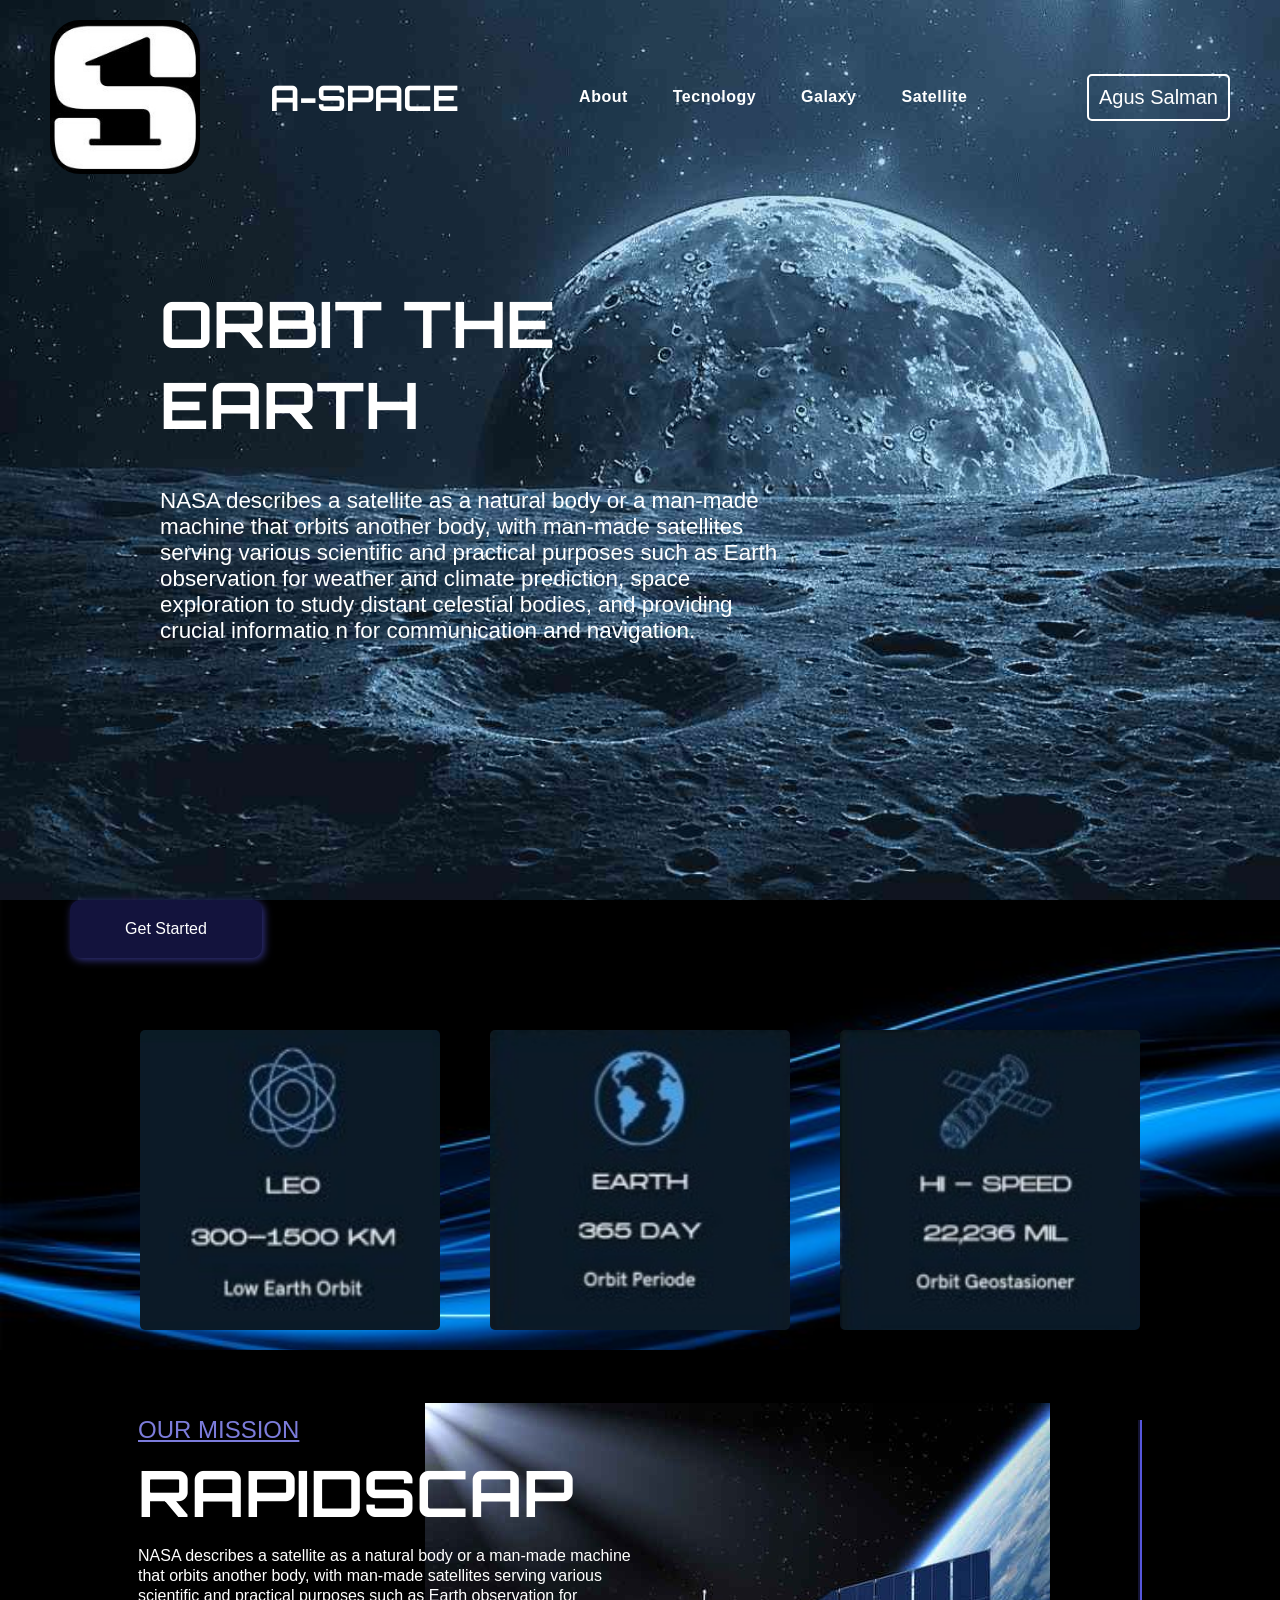
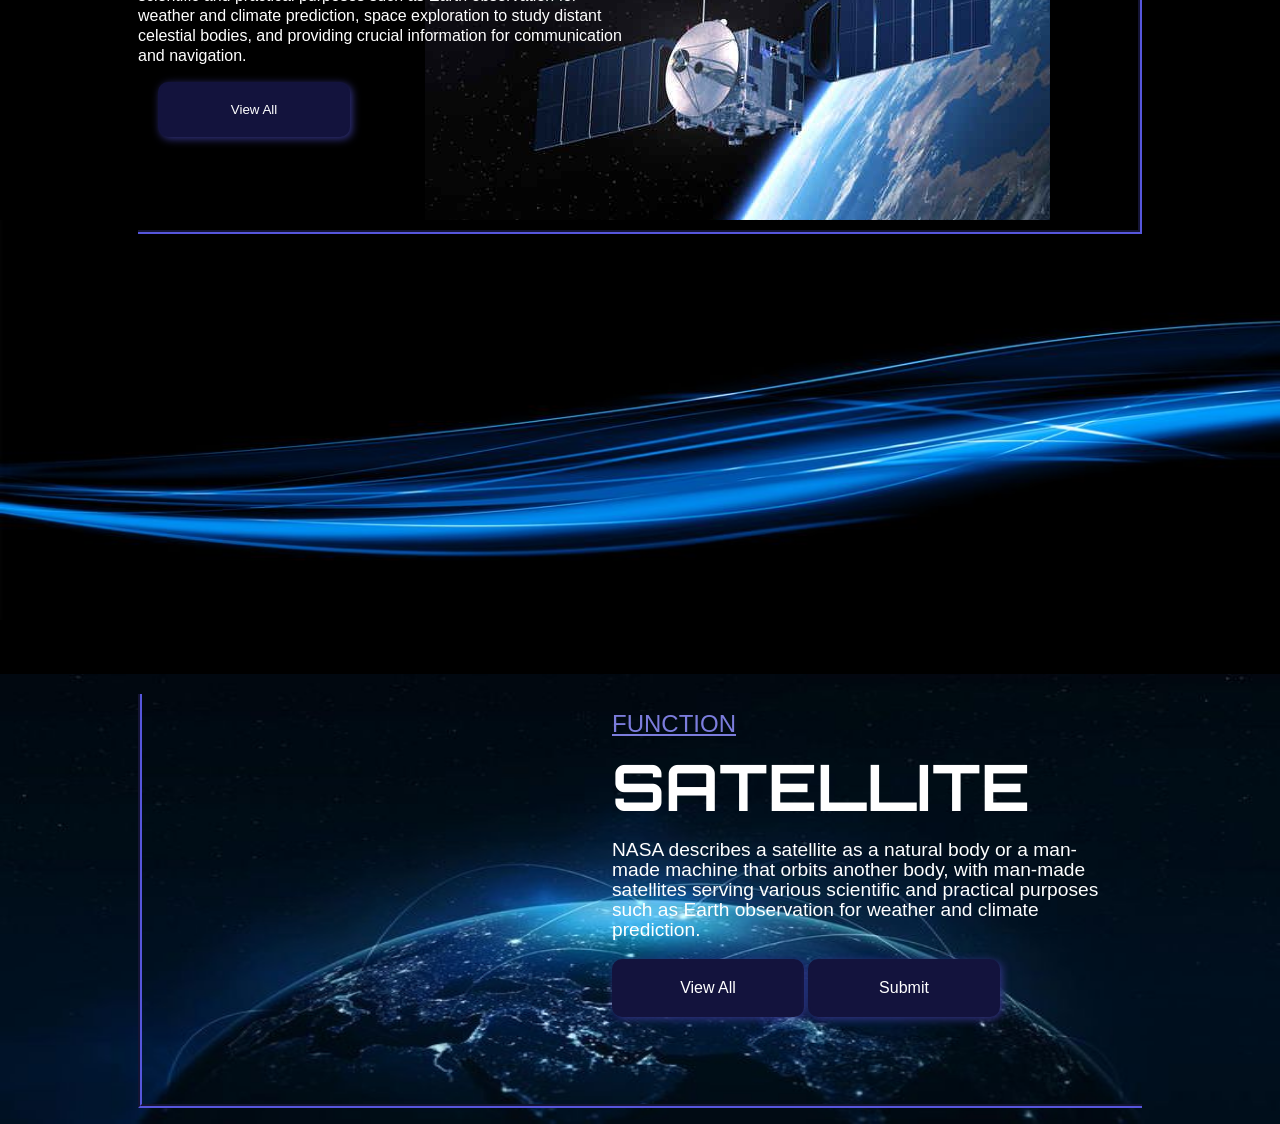
==== space.html @ e118c475 "Initial Commit" ====
<!DOCTYPE html>
<html lang="en">
  <head>
    <meta charset="UTF-8" />
    <meta name="viewport" content="width=device-width, initial-scale=1.0" />
    <link rel="stylesheet" href="space.css" />
    <link rel="preconnect" href="https://fonts.googleapis.com" />
    <link rel="preconnect" href="https://fonts.gstatic.com" crossorigin />
    <link
      href="https://fonts.googleapis.com/css2?family=Michroma&family=Orbitron:wght@400..900&display=swap"
      rel="stylesheet"
    />
    <title>Document</title>
  </head>
  <body>
    <!-- top section -->

    <div class="top-section">

      <div class="div-for-the-nav">
        <div class="logo">
          <img src="./a-space-logo-2.jpg" />
          <p class="text-logo michroma-regular orbitron-uniquifier">A-SPACE</p>
        </div>

        <div class="nav-bar roboto-uniquifier">
        
          <input type="checkbox" id="menu">
          <label for="menu">
            <svg xmlns="http://www.w3.org/2000/svg" height="50px" viewBox="0 -960 960 960" width="50px" fill="#fff"><path d="M120-240v-80h720v80H120Zm0-200v-80h720v80H120Zm0-200v-80h720v80H120Z"/>
            </svg>
          </label>
          
          <div class="anchors">
            <a href="#">About</a>
            <a href="#">Tecnology</a>
            <a href="#">Galaxy</a>
            <a href="#">Satellite</a>
          </div>
        </div>
        
        <div class="button-nav">
          <button type="button">Agus Salman</button>
        </div>
      </div>

     <div class="paragraph">
      <h1 class="topic">ORBIT THE EARTH</h1>
      <p class="context">
        NASA describes a satellite as a natural body or a man-made machine that
        orbits another body, with man-made satellites serving various scientific
        and practical purposes such as Earth observation for weather and climate
        prediction, space exploration to study distant celestial bodies, and
        providing crucial informatio n for communication and navigation.
      </p>
     </div>
    </div>



    <!-- top mid section -->

    <div class="top-mid-section">
      <img src="./blue-waves-2.jpg" class="waves-img-2" />

      <button class="get-started">Get Started</button>

      <div class="div-for-imgs">
        <img src="./LEO.jpg" class="card-images" />
        <img src="./download (earth).jpg" class="card-images" />
        <img src="./download (satellite).jpg" class="card-images" />
      </div>
    </div>


    <!-- bottom mid section -->

    <div class="bottom-mid-section">
      <img src="./satellite-img-1.jpg " class="satellite-img" />
      <div class="satellite-div twin-div">
        <h2>OUR MISSION</h2>
        <h1 class="satellite-head twin-head">RAPIDSCAP</h1>
        <p class="satellite-para twin-para">
          NASA describes a satellite as a natural body or a man-made machine
          that orbits another body, with man-made satellites serving various
          scientific and practical purposes such as Earth observation for
          weather and climate prediction, space exploration to study distant
          celestial bodies, and providing crucial information for communication
          and navigation.
        </p>
        <button>View All</button>
      </div>
    </div>


    <!-- Image above last sectin -->

    <img src="./blue-waves-2.jpg" class="waves-img" />

    <!-- Last Section -->

    <div class="last-section">
      <img src="./earth-img-footer.jpg" />
    
      <div class="last-div twin-div">

        <div class="inner-div">
          <h2 class="last-head-2">FUNCTION</h2>
          <h1 class="last-head twin-head">SATELLITE</h1>
          <p class="last-para twin-para">
            NASA describes a satellite as a natural body or a man-made machine that
            orbits another body, with man-made satellites serving various scientific
            and practical purposes such as Earth observation for weather and climate
            prediction.
          </p>
          <div class="btns">
            <button class="btn-1">View All</button>
            <button class="btn-2">Submit</button>
          </div>

        </div>
      
      </div>
    </div>

  </body>
</html>
---- space.css ----
body {
    margin: 0;
    padding: 0;
    box-sizing: border-box;
    background-color: black;
    overflow-x: hidden;
    height: 100vh;
}

.top-section {
    background-image:url(png-aura.com.jpg) ;
    object-fit: cover;
    width: 100vw;
    max-width: 100%; 
    height: 900px;
    background-size: cover;
    display: flex;
    flex-direction: column;
    position: relative;
}

.nav-bar input,label {
    display: none;
}

.div-for-the-nav {
    display: flex ;
    justify-content: space-between;
    padding: 20px 50px;
    position: sticky;
    top: 0;
    z-index: 5;
    color: white;
    align-items: center;
}

/* logo */

.logo {
    display: flex;
    align-items: center;
    gap: 2em;
    font-size: 2.2rem;
}

.logo img {
    border-radius: 20%;
    width: 150px;

}

.logo .text-logo {
    flex-grow: 1;
    font-size: 100%;
}
.michroma-regular {
  font-family: "Michroma", sans-serif;
  font-weight: 400;
  font-style: normal;
}
.orbitron-uniquifier {
  font-family: "Orbitron", sans-serif;
  font-optical-sizing: auto;
  font-weight: 700;
  font-style: normal;
}


/* anchor */
.nav-bar {
    display: flex;
    align-items: center;
    letter-spacing: 0.5px;

}
.nav-bar a {
    padding:0 20px;
    text-decoration: none;
    color: white;
    font-weight: 700;
}
.nav-bar a:hover {
    border-bottom: 2px groove white;
    border-right: 2px groove white;
    transition-duration: 0.3s;

}

.roboto-uniquifier {
    font-family: "Roboto", sans-serif;
    font-optical-sizing: auto;
    font-weight: 700;
    font-style: normal;
    font-variation-settings: "wdth" 100;
}

/* button */

.button-nav button {
    background-color: transparent;
    color: white;
    border: 2px solid white;
    padding: 10px;
    font-size: 20px;
    border-radius: 5px;
} 
.button-nav button:hover {
    box-shadow: 0 0 8px white;
    transition-duration: 0.5s;
}

/* paragraph */


.paragraph {
    position: absolute;
    left: 10rem;
    top: 15rem;
    width: 50%;
    height: 50%;
    color: white;
    font-size: 1.4rem;
    font-family: "Roboto", sans-serif;
}
.topic {
    font-size: 4rem;
    font-family: "Orbitron", sans-serif;
}


            /* top-mid-section */


.top-mid-section {
    height: 450px;
    width: 100vw;
    max-width: 100%;
    position: relative;
}

.waves-img-2 {
    height: 450px;
    width: 100%;
    object-fit: cover;
    position: absolute;
    z-index:-1;
}


/* div-for-button */

.get-started {
    width: 192px;
    padding: 18px;
    background-color:  rgb(19, 19, 61);
    color: white;
    font-size: 1rem;
    font-weight: 500;
    border-radius: 10px;
    border: 2px solid rgb(19, 19, 61) ;
    box-shadow: 2px 2px 8px rgb(53, 53, 135) ;
    position: absolute;
    left: 70px;
}

.get-started:hover {
    background-color:  rgba(19, 19, 61, 0.658);
    border-right: 4px groove rgb(19, 19, 61) ;
    border-bottom: 4px groove rgb(19, 19, 61) ;
    transition-duration: 0.5s;
}

.div-for-imgs {
    width: 100%;
    display: flex;
    gap: 50px;
    justify-content: center; 
    position: absolute;
    bottom: 20px;
}

.card-images {
    height: 300px;
    width: 300px;
    border-radius: 5px;
}
.card-images:hover {
    box-shadow: 2px 2px 8px  rgb(53, 53, 135);
    transition-duration: 0.5s;
}

                /* bottom mid section */

.bottom-mid-section {
    height: 450px;
    width: 100%;
    position: relative;
    top: 50px;
}
h2 {
    color: rgba(139, 139, 245, 0.895);
    font-family: "Roboto", sans-serif;
    font-weight: 200;
    text-decoration: underline;
    text-decoration-color: rgba(139, 139, 245, 0.895);
}
.satellite-img {
    z-index: -1;
    position: absolute;
    right: 18%;
    bottom: 15px;
}
.satellite-div {
    margin: 0 auto;
    z-index: 2;
    line-height: 20px;
    border-bottom:4px groove rgb(53, 53, 135) ;
    border-right:4px groove rgb(53, 53, 135) ;
    width: 1000px;
    height: 410px;
    font-size: 1rem;
}

.satellite-head {
    color: white;
    font-family: "Orbitron", sans-serif;
    font-size: 4rem;
}

.satellite-para {
    color: white;
    font-family: "Roboto", sans-serif;
    width: 50%;
    text-align: start;
}
.satellite-div button {
    padding: 18px;
    width: 192px;
    background-color:  rgb(19, 19, 61);
    color: white;
    font-weight: 500;
    border-radius: 10px;
    border: 2px solid rgb(19, 19, 61) ;
    box-shadow: 2px 2px 8px rgb(53, 53, 135) ;
    margin-left: 20px;
}
.satellite-div button:hover {
    background-color:  rgba(19, 19, 61, 0.658);
    border-right: 4px groove rgb(19, 19, 61) ;
    border-bottom: 4px groove rgb(19, 19, 61) ;
    transition-duration: 0.5s;
}
 
/* last section */

.waves-img {
    width: 100%;
    height: 400px;
}

.last-section{
    height: 450px;
    width: 100%;
    position: relative;
    top: 50px;
}
.last-section img {
    position: absolute;
    width: 100%;
    height: 100%;
    z-index: -1;
}
.last-div {
    margin: 0 auto;
    z-index: 2;
    line-height: 20px;
    border-bottom:4px groove rgb(53, 53, 135) ;
    border-left:4px groove rgb(53, 53, 135) ;
    width: 1000px;
    height: 410px;
    font-size: 1rem;
    position: relative;
    top: 20px;
}
.inner-div{
    position: absolute;
    right: 30px;
}
.last-head {
    color: white;
    font-family: "Orbitron", sans-serif;
    font-size: 4rem;
    width: 50%;
}

.last-para {
    color: white;
    font-family: "Roboto", sans-serif;
    font-size: 1.2rem;
    width: 500px;
    text-align: start;
}
.btns button {
    width: 192px;
    padding: 18px;
    background-color:  rgb(19, 19, 61);
    color: white;
    font-size: 1rem;
    font-weight: 500;
    border-radius: 10px;
    border: 2px solid rgb(19, 19, 61) ;
    box-shadow: 2px 2px 8px rgb(53, 53, 135) ;
}



                              /* 1200 */



@media (max-width:1200px) {
    .top-section{
        height: 700px;
    }
    .div-for-the-nav {
        gap: 20px;
    }
    .logo {
        gap: 10px;
    }

    .logo img {
        width: 30%;
    }
    
    .logo .text-logo {
        font-size: 80%;
    }
    .nav-bar {
        align-items: end;
        text-align: center;
        flex-grow: 1;
        justify-content: end;
    }
    .nav-bar label {
        display: block;
    }
    .anchors {
        width: 200px;
        position: fixed;
        top: 0;
        transform: translateY(100px);
        display: flex;
        flex-direction: column;
        background-color: rgba(255, 255, 255, 0.3);
        border: 2px groove white;
        border-radius: 20px;
        opacity: 0;
        
    }
    @keyframes animate {
        from {
            opacity: 0;
            transform: translate(0, 130px);
            filter: blur(33px);        }
        to {
            opacity: 1;
            transform: translate(0 0);
            filter: blur(0);        }
    }
    .nav-bar input:checked ~ .anchors {
        animation: animate 0.5s ease-in-out 0.2s 1 forwards;
    }
    
    .anchors a {
        padding: 20px;
    }
    .anchors a:hover {
        border-radius: 20px;
        border-bottom: 2px groove white;
        border-top: 2px groove white;
        border-right: none;
        transition-duration: 0.3s;
    
    }
    .paragraph {
        left: 6rem;
        top: 10rem;
        font-size: 95%;
    }
    .topic{
        font-size: 3rem; 
    }
    .context {
        line-height: 1.2rem;
    }

    /* Top-mid-section */

    .div-for-imgs {
        gap: 50px;
        bottom: 50px;
    }
    .card-images {
        height: 250px;
        width: 250px;
        border-radius: 5px;
    }

    /* bottom mid section */

    .satellite-img{
        right: 20px;
    }
    .twin-div {
        width: 80%;
    }
    .twin-head {
        font-size: 3rem;
    }
    .twin-para {
        font-size: 90%;
    }
}


                                      /* 800 */


@media (max-width:800px) {
    .top-section {
        height: 600px;
        background-position: 20% 0;
    }
    .logo .text-logo {
        font-size: 60%;
    }
    .logo img {
        width: 20%;
    }
    label svg {
        height: 30px;
        width: 30px;
    }
    .anchors{
        transform: translateY(80px);
    }
    .button-nav button {
        font-size: 15px;
        padding: 5px;
    }
    .paragraph {
        left: 5rem;
        top: 13rem;
        font-size: 75%;
    }
    .topic {
        font-size: 2rem;
    }


        /* Top-mid-section */

    .top-mid-section {
        height: 350px;
    }
    .waves-img-2 {
        height: 100%;
    }
    .div-for-imgs {
        gap: 20px;
        bottom: 30px;
    }
    .card-images {
        height: 180px;
        width: 180px;
    }

       /* bottom mid section */

    .satellite-img {
        right: 20px;
        top: 15px;
        height: 252px;
        width: 325px;
    }
    .twin-head {
        font-size: 2rem;
    }
    .waves-img{
        height: 250px;
    }

    /* last div */
    .inner-div{
        top: 50px;
        right: 0;
    }
}


                                          /* 650 */



@media (max-width:650px){
    /* .top-section {
        height: 70%;
        background-position: 20% 0;
    } */
    .button-nav button {
        width: 115px;
    }
    label svg {
        height: 75%;
        width: 75%;
    }
    .anchors{
        width: 150px;
        transform: translateY(80px);
    }
    .paragraph {
        font-size: 65%;
        top: 11rem;
        left: 4rem;
    }
    .topic {
        font-size: 2rem;
    }
    .context {
        line-height: 0.8rem;
    }


        /* Top-mid-section */

    .get-started {
        position: unset;
        width: 95%;
        height: auto;
        padding: 15px;
        margin: 10px 10px;
    }
    .div-for-imgs {
        bottom: 50px;
    }
    .card-images {
        height: 150px;
        width: 150px;
    }

       /* bottom mid section */

    .twin-head {
        font-size: 2rem;
    }
    .twin-para {
        width: 80%;
        font-size: 80%;
    }
    
    /* last div */
    .inner-div{
        top: 0;
        right: 0;
        width: 60%;
    }
    .inner-div button {
        width: 100%;
        padding: 0;
        height: 40px;
        margin-bottom: 10px;
    }
    .waves-img{
        height: 200px;
    }

      /* last section */
      .inner-div{
        left: 10px;
        width: 100%;
    }
}



                                           /* 550 */



@media (max-width:550px){
    .top-section {
        height: 400px;
        background-position: 20% 0;
    }
    .logo .text-logo {
        font-size: 40%;
    }
    .anchors{
        width: 120px;
        transform: translateY(60px);
        font-size: 15px;
    }
    .anchors a {
        padding: 10px;
    }
    .button-nav button {
        font-size: 10px;
        width: 87px;
        margin-bottom: 10px;
    }
    .paragraph {
        font-size: 55%;
        top: 8rem;
        left: 3rem;
    }
    .topic {
        font-size: 1.7rem;
    }
    .context {
        line-height: 0.6rem;
    }


    /* Top-mid-section */

    .top-mid-section {
        height: 1000px;
        width: 100vw;
        max-width: 100%;
        position: relative;
    }
    
    .waves-img-2 {
        height: 450px;
        width: 100%;
        object-fit: cover;
    }
    .div-for-imgs {
        height: 90%;
        flex-wrap: wrap;
        position: unset;
    }
    .card-images {
        height: 280px;
        width: 300px;
    }  
    
      /* bottom mid section */

    .twin-div {
        height: 350px;
    }
    .twin-head {
        font-size: 1.5rem;
    }
    .twin-para {
        width: 80%;
        font-size: 70%;
    }
    .satellite-div button {
        position: unset;
        width: 95%;
        height: auto;
        padding: 15px;
        margin: 10px 10px;
    }
}



                                               /* 450 */


@media (max-width:450px){
    /* .top-section {
        height: 50%;
        background-position: 20% 0;
    } */
    .logo .text-logo {
        font-size: 25%;
    }
    .anchors{
        width: 110px;
        transform: translateY(50px);
        font-size: 13px;
    }
    .button-nav button {
        font-size: 7px;
        width: 60px;
    }
    .paragraph {
        font-size: 35%;
        top: 8rem;
        left: 3rem;
    }
    .topic {
        font-size: 1.5rem;
    }
    .context {
        line-height: 0.5rem;
    }
    .card-images {
        height: 250px;
        width: 250px;
    } 
    .waves-img{
        height: 150px;
    }
}


                                                /* 375 */


@media (max-width:375px){
    .top-section {
        height: 300px;
        background-position: 20% 0;
    }
    .logo .text-logo {
        font-size: 15%;
    }
    .anchors{
        border-radius: 5px;
        width: 80px;
        transform: translateY(45px);
        font-size: 10px;
    }
    .anchors a {
        padding: 8px;
    }
    .button-nav button {
        font-size: 7px;
        width: 60px;
    }
    .paragraph {
        font-size: 20%;
        top: 7rem;
        left: 2rem;
    }
    .topic {
        font-size: 1rem;
    }
    .context {
        line-height: 0.4rem;
    }
}
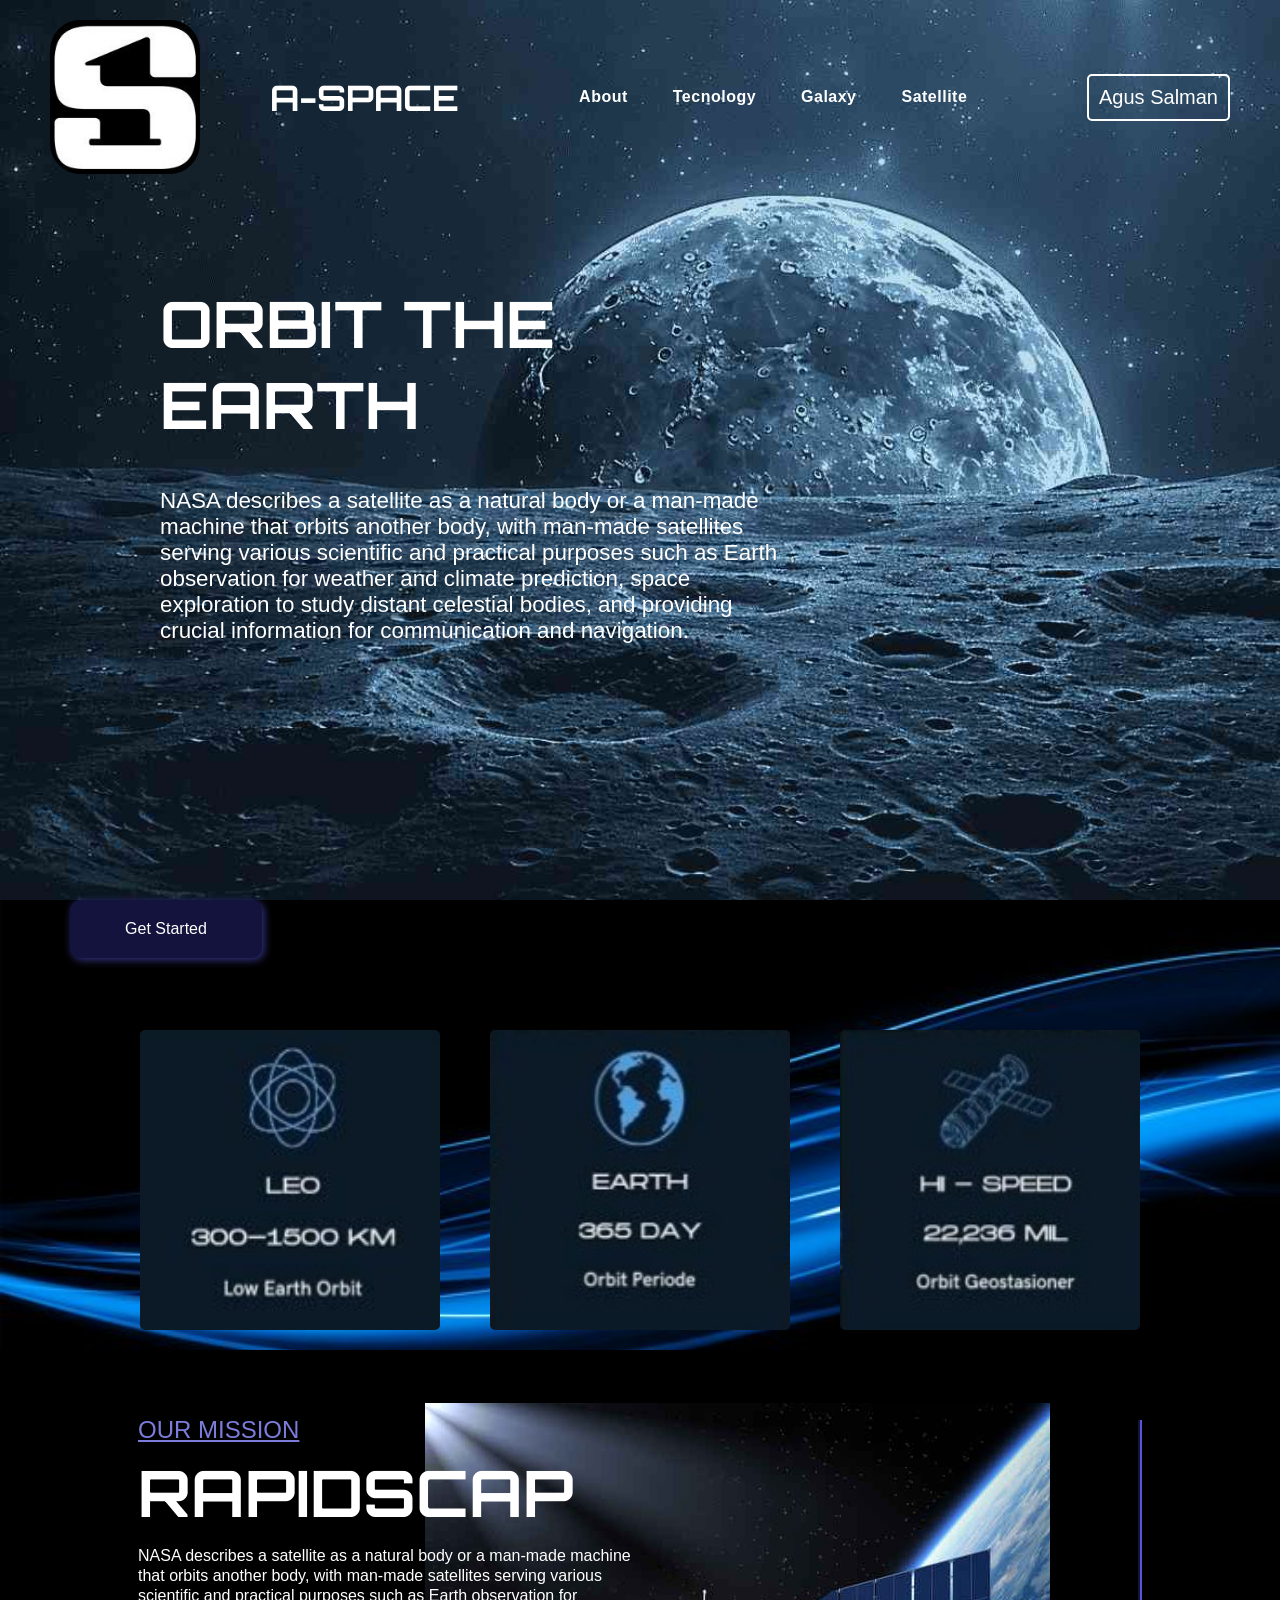
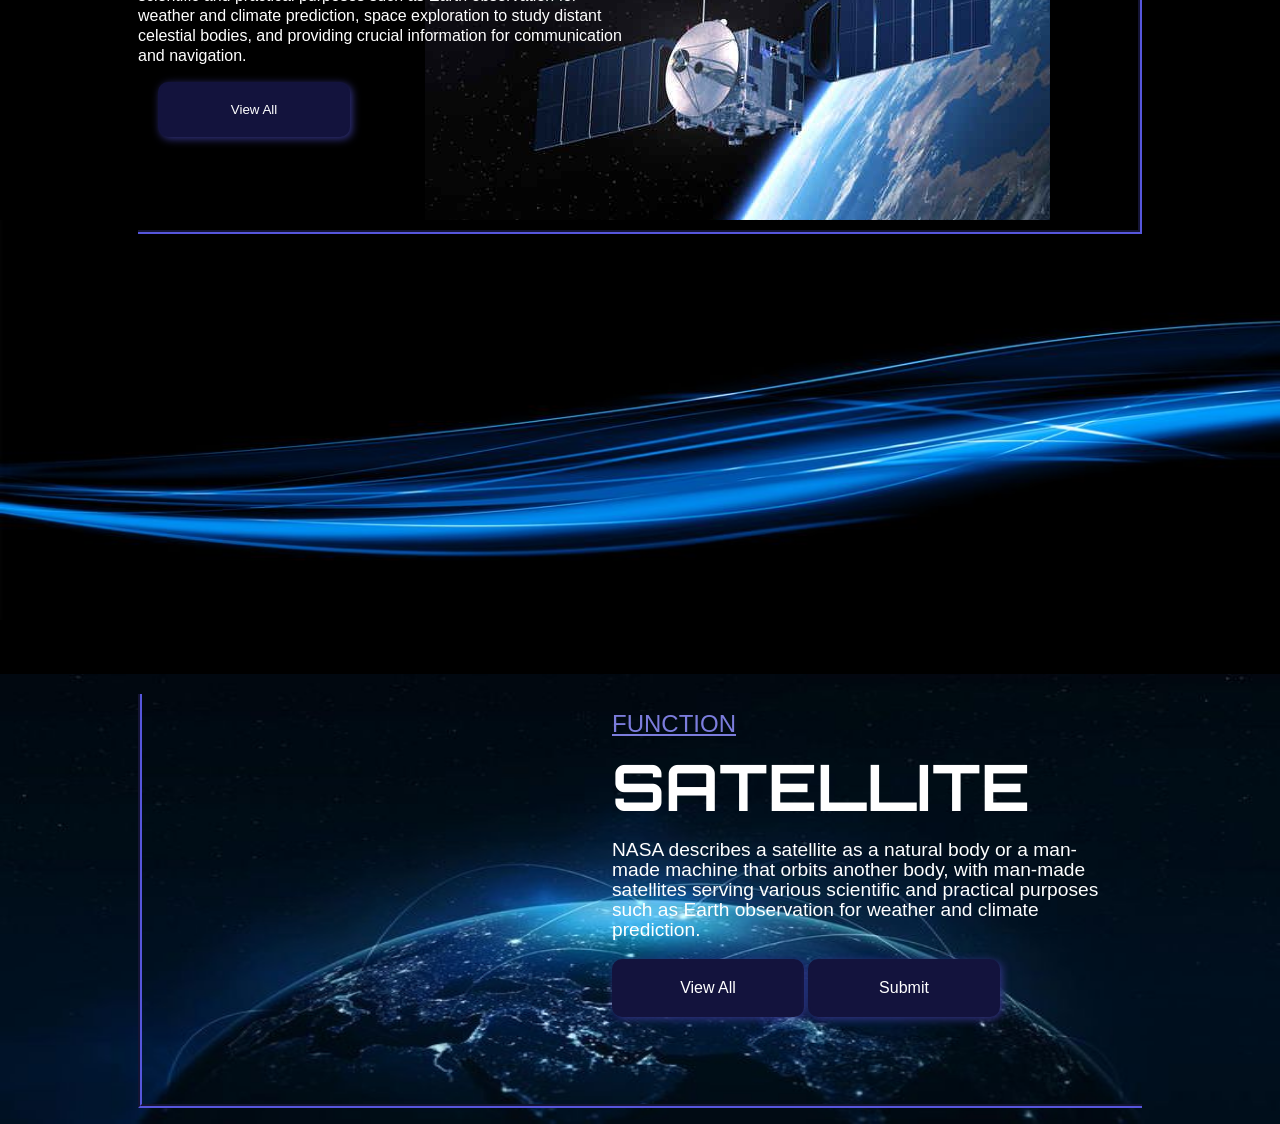
==== commit 79ea855d: "commit changes" ====
--- a/space.html
+++ b/space.html
@@ -51,7 +51,7 @@
         orbits another body, with man-made satellites serving various scientific
         and practical purposes such as Earth observation for weather and climate
         prediction, space exploration to study distant celestial bodies, and
-        providing crucial informatio n for communication and navigation.
+        providing crucial information for communication and navigation.
       </p>
      </div>
     </div>
@@ -93,7 +93,7 @@
     </div>
 
 
-    <!-- Image above last sectin -->
+    <!-- Image above last section -->
 
     <img src="./blue-waves-2.jpg" class="waves-img" />
 
